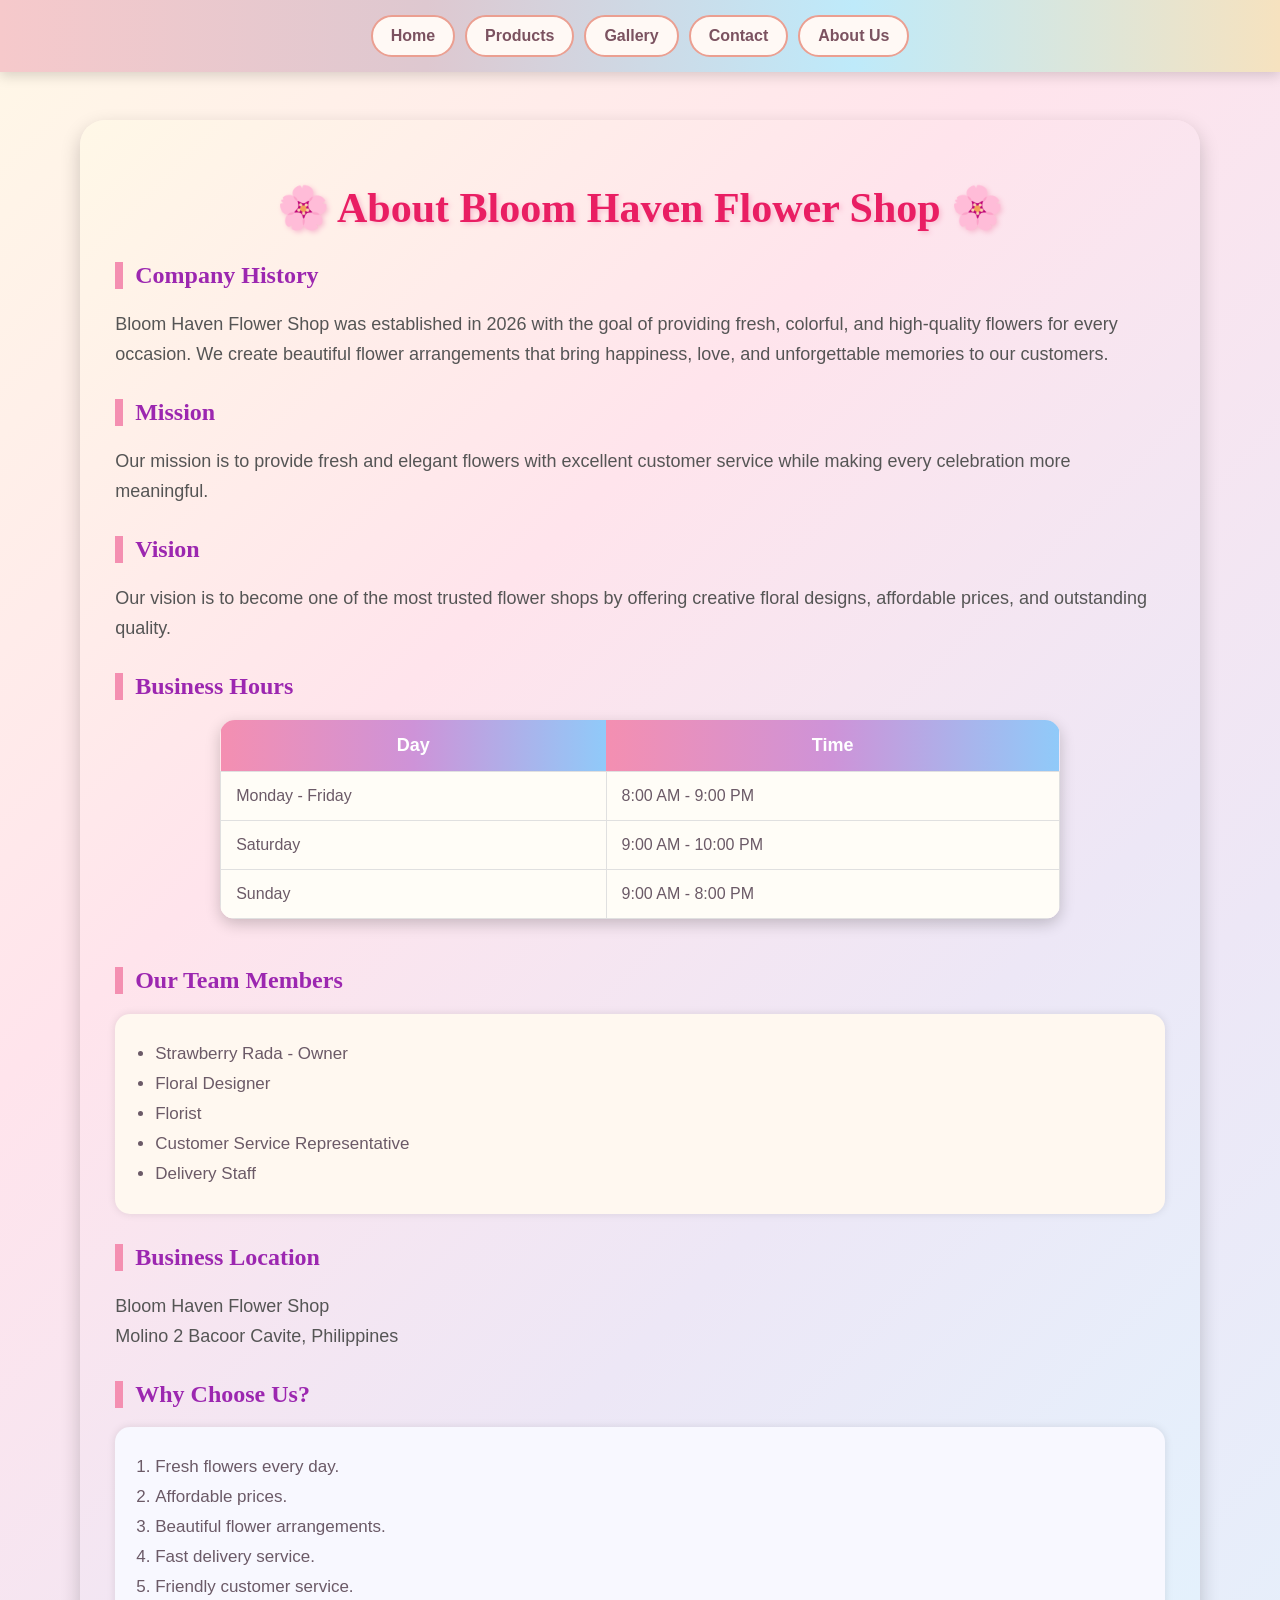
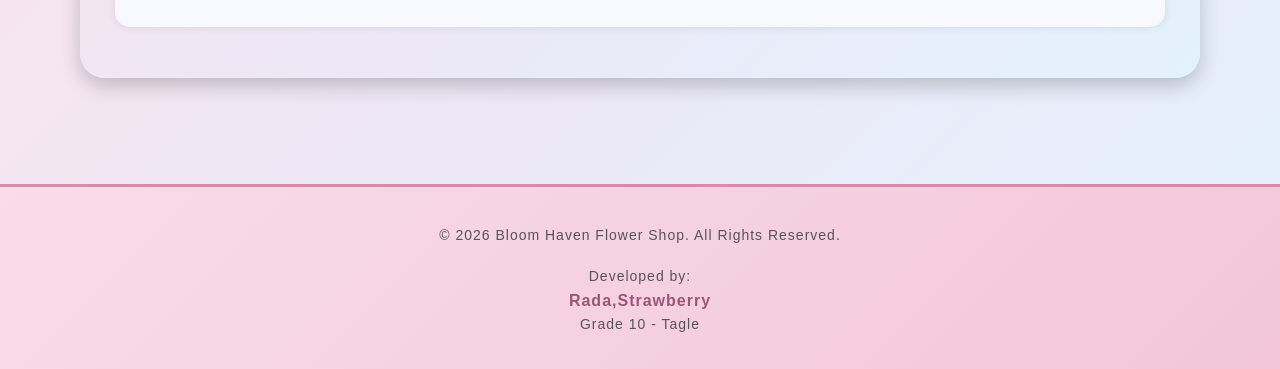
==== about.html @ 3e9ad708 "Add files via upload" ====
<!DOCTYPE html>
<html>

<head>

    <title>Bloom Haven Flower Shop - About Us</title>

    <link rel="stylesheet" href="style.css">

 <style>

body{
    margin:0;
    padding:0;
    font-family:Arial, sans-serif;
    background:linear-gradient(135deg,#FFF8E7,#FFE4EC,#EDE7F6,#E3F2FD);
}

h1{
    text-align:center;
    color:#E91E63;
    font-size:42px;
    text-shadow:2px 2px 5px #F8BBD0;
}

h2{
    color:#9C27B0;
    border-left:8px solid #F48FB1;
    padding-left:12px;
    margin-top:30px;
}

p{
    font-size:18px;
    line-height:30px;
    color:#555;
}

.box{

    width:82%;
    margin:30px auto;
    padding:35px;

    background:linear-gradient(
    135deg,
    #FFF8E7,
    #FFE4EC,
    #EDE7F6,
    #E3F2FD
    );

    border-radius:25px;

    box-shadow:0 8px 20px rgba(0,0,0,.2);

}

table{

    width:80%;
    margin:auto;
    border-collapse:collapse;
    border-radius:15px;
    overflow:hidden;
    box-shadow:0 5px 15px rgba(0,0,0,.2);

}

th{

    background:linear-gradient(
    to right,
    #F48FB1,
    #CE93D8,
    #90CAF9
    );

    color:white;
    padding:15px;
    font-size:18px;

}

td{

    background:#FFFDF7;
    padding:15px;
    border:1px solid #E0E0E0;

}

tr:nth-child(even){

    background:#FFF3F7;

}

ul{

    background:#FFF8F0;
    padding:20px 40px;
    border-radius:15px;
    box-shadow:0 0 8px rgba(0,0,0,.1);

}

ol{

    background:#F8F8FF;
    padding:20px 40px;
    border-radius:15px;
    box-shadow:0 0 8px rgba(0,0,0,.1);

}

li{

    margin:10px 0;
    font-size:17px;

}

</style>

</head>

<body>

<nav>

<a href="index.html">Home</a>

<a href="products.html">Products</a>

<a href="gallery.html">Gallery</a>

<a href="contact.html">Contact</a>

<a href="about.html">About Us</a>

</nav>

<br>

<div class="box">

<h1>🌸 About Bloom Haven Flower Shop 🌸</h1>

<h2>Company History</h2>

<p>

Bloom Haven Flower Shop was established in 2026 with the goal of providing
fresh, colorful, and high-quality flowers for every occasion.
We create beautiful flower arrangements that bring happiness,
love, and unforgettable memories to our customers.

</p>

<h2>Mission</h2>

<p>

Our mission is to provide fresh and elegant flowers with excellent customer
service while making every celebration more meaningful.

</p>

<h2>Vision</h2>

<p>

Our vision is to become one of the most trusted flower shops by offering
creative floral designs, affordable prices, and outstanding quality.

</p>

<h2>Business Hours</h2>

<table>

<tr>

<th>Day</th>

<th>Time</th>

</tr>

<tr>

<td>Monday - Friday</td>

<td>8:00 AM - 9:00 PM</td>

</tr>

<tr>

<td>Saturday</td>

<td>9:00 AM - 10:00 PM</td>

</tr>

<tr>

<td>Sunday</td>

<td>9:00 AM - 8:00 PM</td>

</tr>

</table>

<br>

<h2>Our Team Members</h2>

<ul>

<li>Strawberry Rada - Owner</li>

<li>Floral Designer</li>

<li>Florist</li>

<li>Customer Service Representative</li>

<li>Delivery Staff</li>

</ul>

<h2>Business Location</h2>

<p>

Bloom Haven Flower Shop<br>

Molino 2 Bacoor Cavite, Philippines

</p>

<h2>Why Choose Us?</h2>

<ol>

<li>Fresh flowers every day.</li>

<li>Affordable prices.</li>

<li>Beautiful flower arrangements.</li>

<li>Fast delivery service.</li>

<li>Friendly customer service.</li>

</ol>

</div>

<br><br>

    
    <footer>
    <p>© 2026 Bloom Haven Flower Shop. All Rights Reserved.</p>

    <p class="developer">
        Developed by:<br>
        <strong>Rada,Strawberry</strong><br>
        Grade 10 - Tagle
    </p>
</footer>
    
</body>

</html>
---- style.css ----
/* =====================================================
   🌸 BLOOM HAVEN FLOWER SHOP
   🌸 COMPLETE STYLE.CSS
===================================================== */


/* =====================================================
   🌷 GENERAL WEBSITE
===================================================== */

body{

    margin:0;
    padding:0;

    font-family:Arial,sans-serif;

    color:#6B5A67;

    background:
        linear-gradient(
            135deg,
            #F6E2BF,
            #F6C9CB,
            #DEC8D0,
            #BEEAFA
        );

}


/* =====================================================
   🌸 NAVIGATION
===================================================== */

nav{

    display:flex;

    justify-content:center;

    align-items:center;

    flex-wrap:wrap;

    gap:10px;

    padding:15px;

    background:
        linear-gradient(
            90deg,
            #F6C9CB,
            #DEC8D0,
            #BEEAFA,
            #F6E2BF
        );

    box-shadow:
        0 4px 12px
        rgba(0,0,0,.15);

    position:sticky;

    top:0;

    z-index:1000;

}


/* NAVIGATION LINKS */

nav a{

    display:inline-block;

    text-decoration:none;

    color:#7B5260;

    font-size:16px;

    font-weight:bold;

    padding:10px 18px;

    border-radius:25px;

    background:#FFF9F5;

    border:2px solid #EB9F91;

    transition:.35s ease;

}


/* NAVIGATION HOVER */

nav a:hover{

    background:#EB9F91;

    color:white;

    transform:
        translateY(-3px)
        scale(1.04);

    box-shadow:
        0 5px 12px
        rgba(235,159,145,.4);

}


/* =====================================================
   🌸 HEADINGS
===================================================== */

h1{

    font-family:
        Georgia,
        "Times New Roman",
        serif;

    text-align:center;

    color:#C86B7C;

    font-size:40px;

    text-shadow:
        2px 2px 5px
        #F6C9CB;

}


h2{

    font-family:
        Georgia,
        "Times New Roman",
        serif;

}


/* =====================================================
   💕 INTRO TEXT
===================================================== */

.intro{

    text-align:center;

    color:#6B5A67;

    font-size:18px;

    line-height:1.6;

    padding:
        0 20px;

}


/* =====================================================
   🎀 GENERAL BUTTON
===================================================== */

button{

    background:
        linear-gradient(
            90deg,
            #EB9F91,
            #F6C9CB,
            #BEEAFA
        );

    color:#5D4A57;

    border:2px solid #FFFFFF;

    padding:10px 18px;

    border-radius:30px;

    cursor:pointer;

    font-weight:bold;

    box-shadow:
        0 5px 12px
        rgba(107,82,96,.18);

    transition:.35s ease;

}


button:hover{

    transform:
        translateY(-3px)
        scale(1.07);

    box-shadow:
        0 8px 18px
        rgba(235,159,145,.35);

}


/* =====================================================
   🖼️ IMAGES
===================================================== */

img{

    max-width:100%;

}


/* =====================================================
   🌸 LOGO
===================================================== */

.logo{

    text-align:center;

    margin:25px auto;

}


.logo img{

    width:200px;

    height:200px;

    object-fit:cover;

    border-radius:50%;

    border:5px solid #EB9F91;

    box-shadow:

        0 6px 15px
        rgba(0,0,0,.2),

        0 0 20px
        rgba(235,159,145,.25);

    transition:.4s;

}


.logo img:hover{

    transform:
        scale(1.08)
        rotate(3deg);

    box-shadow:

        0 10px 20px
        rgba(235,159,145,.4),

        0 0 30px
        rgba(190,234,250,.4);

}


/* =====================================================
   🌸 PRODUCT TABLE
===================================================== */

.product-table{

    width:90%;

    max-width:1200px;

    margin:
        35px auto 70px;

    border-spacing:20px;

    table-layout:fixed;

}


/* =====================================================
   💐 BONGGANG PRODUCT BOX
===================================================== */

.product-table td{

    position:relative;

    width:33.33%;

    height:440px;

    box-sizing:border-box;

    padding:25px 20px;

    text-align:center;

    vertical-align:top;

    overflow:hidden;

    border-radius:32px;

    border:
        3px solid
        rgba(255,255,255,.9);


    /* 🌸 MULTI-LAYER BACKGROUND */

    background:

        radial-gradient(
            circle at 15% 15%,
            rgba(255,255,255,.95),
            transparent 35%
        ),

        radial-gradient(
            circle at 90% 85%,
            rgba(190,234,250,.45),
            transparent 35%
        ),

        radial-gradient(
            circle at 8% 90%,
            rgba(246,201,203,.35),
            transparent 20%
        ),

        linear-gradient(
            145deg,
            #FFFFFF,
            #FFF7F1,
            #FCE3E7,
            #EAF8FC
        );


    /* ✨ LAYERED SHADOW */

    box-shadow:

        0 8px 15px
        rgba(107,82,96,.15),

        0 18px 35px
        rgba(107,82,96,.14),

        0 0 0 2px
        rgba(235,159,145,.18),

        inset 0 0 25px
        rgba(255,255,255,.9);


    transition:

        transform .45s ease,

        box-shadow .45s ease,

        border-color .45s ease;

}


/* =====================================================
   ✨ INNER DECORATIVE BORDER
===================================================== */

.product-table td::before{

    content:"";

    position:absolute;

    inset:9px;

    border:
        2px solid
        rgba(235,159,145,.30);

    border-radius:25px;

    pointer-events:none;

    z-index:1;

    transition:.45s;

}


/* =====================================================
   🌸 FLOWER DECORATION
===================================================== */

.product-table td::after{

    content:"✿";

    position:absolute;

    top:8px;

    right:15px;

    color:#EB9F91;

    font-size:32px;

    opacity:.45;

    text-shadow:
        0 3px 8px
        rgba(235,159,145,.35);

    pointer-events:none;

    z-index:2;

    transition:.5s;

}


/* =====================================================
   💎 PRODUCT BOX HOVER
===================================================== */

.product-table td:hover{

    transform:
        translateY(-15px)
        scale(1.035);

    border-color:#EB9F91;

    box-shadow:

        0 12px 20px
        rgba(107,82,96,.15),

        0 25px 45px
        rgba(107,82,96,.20),

        0 0 25px
        rgba(235,159,145,.40),

        0 0 45px
        rgba(190,234,250,.30),

        inset 0 0 25px
        rgba(255,255,255,.95);

}


/* =====================================================
   ✨ INNER BORDER HOVER
===================================================== */

.product-table td:hover::before{

    inset:5px;

    border-color:
        rgba(235,159,145,.65);

    box-shadow:
        0 0 15px
        rgba(235,159,145,.25);

}


/* =====================================================
   🌸 FLOWER HOVER
===================================================== */

.product-table td:hover::after{

    transform:
        rotate(25deg)
        scale(1.35);

    opacity:.9;

}


/* =====================================================
   🌷 PRODUCT IMAGE
===================================================== */

.product-table img{

    position:relative;

    z-index:3;

    width:180px;

    height:180px;

    object-fit:cover;

    display:block;

    margin:
        5px auto 15px;

    border-radius:25px;

    border:
        6px solid #FFFFFF;

    box-shadow:

        0 6px 12px
        rgba(107,82,96,.15),

        0 12px 25px
        rgba(107,82,96,.12),

        0 0 15px
        rgba(235,159,145,.18);

    transition:.5s;

}


/* IMAGE HOVER */

.product-table td:hover img{

    transform:
        scale(1.08)
        rotate(2deg);

    box-shadow:

        0 8px 15px
        rgba(107,82,96,.18),

        0 15px 30px
        rgba(235,159,145,.30),

        0 0 20px
        rgba(190,234,250,.35);

}


/* =====================================================
   🌸 PRODUCT NAME
===================================================== */

.product-table h3{

    position:relative;

    z-index:3;

    color:#C86B7C;

    font-family:
        Georgia,
        "Times New Roman",
        serif;

    font-size:20px;

    height:25px;

    margin:
        12px 0 18px;

    text-shadow:
        1px 2px 3px
        rgba(200,107,124,.20);

}


/* =====================================================
   ✨ LINE UNDER PRODUCT NAME
===================================================== */

.product-table h3::after{

    content:"";

    display:block;

    width:55px;

    height:3px;

    margin:8px auto;

    border-radius:10px;

    background:
        linear-gradient(
            to right,
            #EB9F91,
            #F6C9CB,
            #BEEAFA
        );

    box-shadow:
        0 2px 5px
        rgba(235,159,145,.25);

}


/* =====================================================
   💐 PRODUCT DESCRIPTION
===================================================== */

.product-table p{

    position:relative;

    z-index:3;

    color:#6B5A67;

    font-size:15px;

    line-height:22px;

    height:55px;

    margin:15px 0;

}


/* =====================================================
   💰 PRICE
===================================================== */

.product-table b{

    position:relative;

    z-index:4;

    display:inline-block;

    color:#C86B7C;

    font-size:21px;

    padding:7px 17px;

    border-radius:25px;

    background:
        linear-gradient(
            135deg,
            #FFFFFF,
            #FFF7F1,
            #FCE3E7
        );

    border:
        2px solid
        rgba(235,159,145,.25);

    box-shadow:

        0 4px 10px
        rgba(107,82,96,.12),

        inset 0 0 8px
        rgba(235,159,145,.10);

    transition:.35s;

}


/* PRICE HOVER */

.product-table td:hover b{

    transform:scale(1.1);

    box-shadow:

        0 6px 14px
        rgba(235,159,145,.25),

        0 0 15px
        rgba(235,159,145,.18);

}


/* =====================================================
   🎀 ORDER BUTTON
===================================================== */

.product-table button{

    position:relative;

    z-index:4;

    margin-top:3px;

    padding:11px 24px;

    border:
        2px solid #FFFFFF;

    border-radius:30px;

    background:
        linear-gradient(
            90deg,
            #EB9F91,
            #F6C9CB,
            #BEEAFA
        );

    color:#5D4A57;

    font-weight:bold;

    cursor:pointer;

    box-shadow:

        0 5px 12px
        rgba(107,82,96,.18),

        0 0 10px
        rgba(235,159,145,.12);

    transition:.35s;

}


/* BUTTON HOVER */

.product-table button:hover{

    transform:
        translateY(-4px)
        scale(1.1);

    box-shadow:

        0 8px 18px
        rgba(107,82,96,.22),

        0 0 22px
        rgba(235,159,145,.35);

    background:
        linear-gradient(
            90deg,
            #BEEAFA,
            #F6C9CB,
            #F6E2BF
        );

}


/* =====================================================
   ✨ PRODUCT CARD GLOW
===================================================== */

.product-table td:hover{

    animation:
        cardGlow 1.8s ease-in-out infinite alternate;

}


@keyframes cardGlow{

    from{

        box-shadow:

            0 12px 20px
            rgba(107,82,96,.15),

            0 25px 45px
            rgba(107,82,96,.18),

            0 0 20px
            rgba(235,159,145,.25);

    }

    to{

        box-shadow:

            0 15px 25px
            rgba(107,82,96,.18),

            0 28px 50px
            rgba(107,82,96,.22),

            0 0 32px
            rgba(235,159,145,.42);

    }

}


/* =====================================================
   🌸 GALLERY TABLE
===================================================== */

.gallery-table{

    width:90%;

    max-width:1200px;

    margin:30px auto;

    border-spacing:20px;

    table-layout:fixed;

}


.gallery-table td{

    width:33.33%;

    vertical-align:top;

    padding:0;

}


/* =====================================================
   🌷 FLOWER CARD
===================================================== */

.flower-card{

    height:430px;

    box-sizing:border-box;

    background:
        linear-gradient(
            135deg,
            #FFF9F5,
            #F6E2BF,
            #F6C9CB,
            #BEEAFA
        );

    border-radius:25px;

    padding:15px;

    text-align:center;

    box-shadow:

        0 8px 20px
        rgba(107,82,96,.18);

    transition:.4s;

    overflow:hidden;

}


.flower-card:hover{

    transform:
        translateY(-8px)
        scale(1.02);

    box-shadow:

        0 15px 30px
        rgba(107,82,96,.25),

        0 0 25px
        rgba(235,159,145,.25);

}


/* =====================================================
   📱 RESPONSIVE DESIGN
===================================================== */

@media screen and (max-width:700px){


    /* NAV */

    nav{

        gap:6px;

        padding:10px;

    }


    nav a{

        font-size:13px;

        padding:8px 10px;

    }


    /* TITLE */

    h1{

        font-size:30px;

    }


    .intro{

        font-size:15px;

    }


    /* PRODUCT TABLE */

    .product-table{

        width:96%;

        border-spacing:8px;

    }


    .product-table td{

        height:350px;

        padding:10px;

        border-radius:16px;

    }


    /* INNER BORDER */

    .product-table td::before{

        inset:5px;

        border-radius:12px;

        border-width:1px;

    }


    /* FLOWER */

    .product-table td::after{

        font-size:18px;

        top:5px;

        right:6px;

    }


    /* IMAGE */

    .product-table img{

        width:100%;

        height:130px;

        border-width:4px;

        border-radius:15px;

    }


    /* NAME */

    .product-table h3{

        font-size:15px;

        height:20px;

        margin:
            8px 0 13px;

    }


    .product-table h3::after{

        width:30px;

        height:2px;

        margin:5px auto;

    }


    /* DESCRIPTION */

    .product-table p{

        font-size:12px;

        line-height:17px;

        height:50px;

        margin:10px 0;

    }


    /* PRICE */

    .product-table b{

        font-size:15px;

        padding:5px 9px;

    }


    /* BUTTON */

    .product-table button{

        padding:8px 12px;

        font-size:11px;

    }


    /* LOGO */

    .logo img{

        width:150px;

        height:150px;

    }


}


/* =========================
   BLOOM HAVEN PRODUCT BOXES
========================= */

.products-container {
    display: grid;
    grid-template-columns: repeat(3, 1fr);
    gap: 30px;
    padding: 35px;
}


/* =========================
   PRODUCT CARD
========================= */

.product-card {
    position: relative;

    background: linear-gradient(
        145deg,
        #fffefe,
        #fff7fa
    );

    padding: 25px;
    text-align: center;

    border: 3px solid #d8a8bd;
    border-radius: 28px;

    /* Inner decorative line */
    box-shadow:
        0 0 0 6px #fffefe,
        0 0 0 8px #ead4df,
        0 12px 30px rgba(107, 90, 103, 0.15);

    transition: all 0.35s ease;

    overflow: hidden;
}


/* =========================
   FLORAL DECORATIONS
========================= */

.product-card::before {
    content: "✿";
    position: absolute;

    top: 8px;
    left: 12px;

    font-size: 28px;
    color: #d29bb3;

    opacity: 0.75;
}

.product-card::after {
    content: "❀";
    position: absolute;

    bottom: 8px;
    right: 12px;

    font-size: 27px;
    color: #b9a5c8;

    opacity: 0.75;
}


/* =========================
   HOVER EFFECT
========================= */

.product-card:hover {
    transform: translateY(-10px) scale(1.02);

    border-color: #b97898;

    box-shadow:
        0 0 0 6px #fffefe,
        0 0 0 8px #d8a8bd,
        0 18px 35px rgba(107, 90, 103, 0.22);
}


/* =========================
   PRODUCT IMAGE
========================= */

.product-card img {
    width: 100%;
    height: 220px;

    object-fit: cover;

    border-radius: 20px;

    border: 2px solid #ead4df;

    margin-bottom: 15px;

    transition: transform 0.35s ease;
}

.product-card:hover img {
    transform: scale(1.04);
}


/* =========================
   PRODUCT NAME
========================= */

.product-card h3 {
    color: #6b5a67;

    font-size: 22px;

    margin: 10px 0 8px;

    font-weight: bold;
}


/* =========================
   PRODUCT DESCRIPTION
========================= */

.product-card p {
    color: #8b7783;

    font-size: 15px;

    line-height: 1.6;

    margin: 8px 0;
}


/* =========================
   PRICE
========================= */

.product-card .price {
    color: #b56583;

    font-size: 20px;

    font-weight: bold;

    margin: 15px 0;
}


/* =========================
   BUTTON
========================= */

.product-card button {
    background: linear-gradient(
        135deg,
        #c9829f,
        #a96584
    );

    color: white;

    border: none;

    padding: 11px 24px;

    border-radius: 25px;

    font-size: 14px;

    cursor: pointer;

    transition: all 0.3s ease;
}

.product-card button:hover {
    transform: scale(1.06);

    box-shadow: 0 5px 12px rgba(107, 90, 103, 0.2);
}


/* =========================
   RESPONSIVE
========================= */

@media (max-width: 900px) {

    .products-container {
        grid-template-columns: repeat(2, 1fr);
    }

}

@media (max-width: 600px) {

    .products-container {
        grid-template-columns: 1fr;
        padding: 20px;
    }

    .product-card {
        padding: 20px;
    }

}

<div class="video-container">

    <iframe
        src=https://bloomheaven.weebly.com
        title="Bloom Heaven Promotional Video"
        allowfullscreen>
    </iframe>

</div>

.video-container {
    width: 90%;
    max-width: 200px;
    margin: 15px auto;
}

.video-container iframe {
    width: 100%;
    height: 200px;
    border: none;
}


/* =========================
   FOOTER
========================= */

footer{
    background:#F8EAF0;
    color:#6B5A67;
    text-align:center;
    padding:25px 15px;
    margin-top:40px;
    border-top:2px solid #E8C8D6;
}

footer p{
    margin:0;
    font-size:14px;
    letter-spacing:1px;
}

/* =========================
   DEVELOPER FOOTER
========================= */

footer{
    text-align:center;
    padding:25px 15px;
    margin-top:40px;
    background:linear-gradient(135deg,#f8dce8,#f3c6d9);
    color:#6B5A67;
    border-top:3px solid #d98aaa;
}

footer p{
    margin:8px 0;
}

footer .developer{
    margin-top:15px;
    font-size:14px;
    line-height:1.6;
}

footer .developer strong{
    font-size:16px;
    color:#9b5575;
}
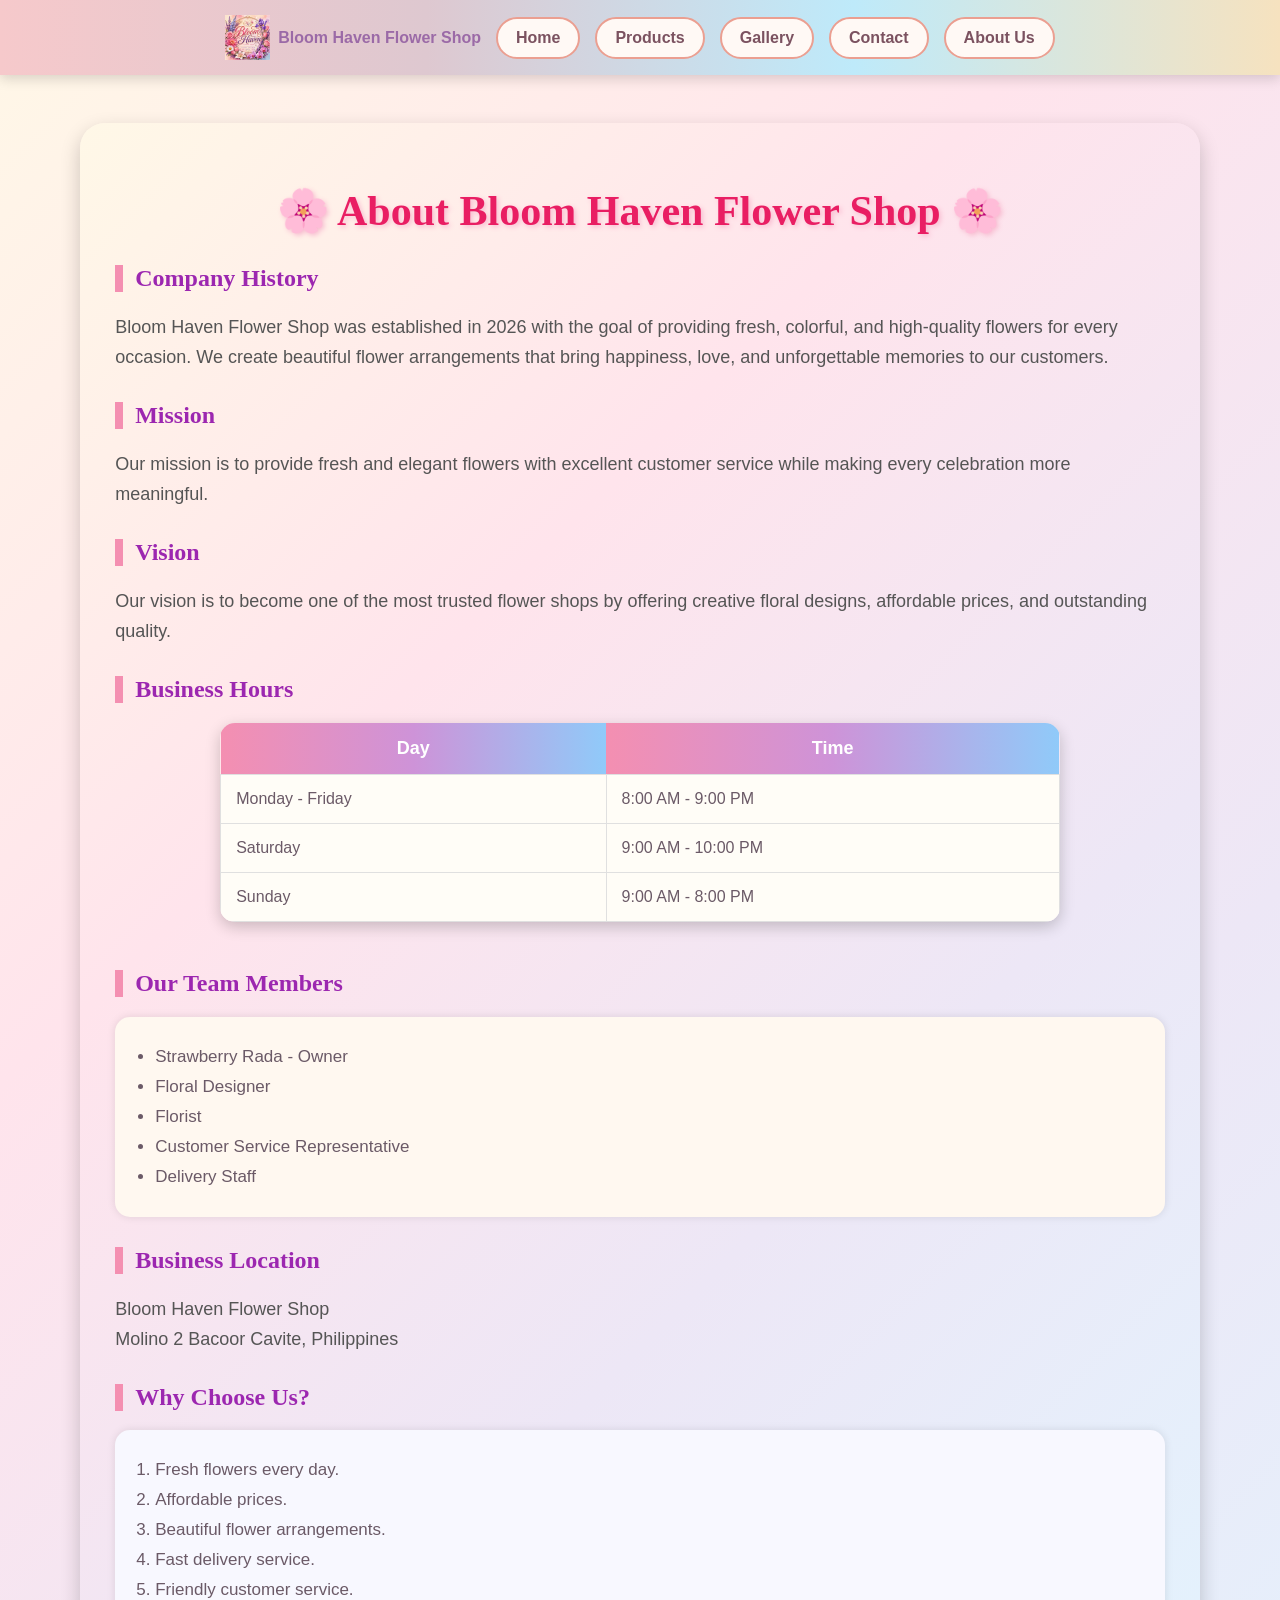
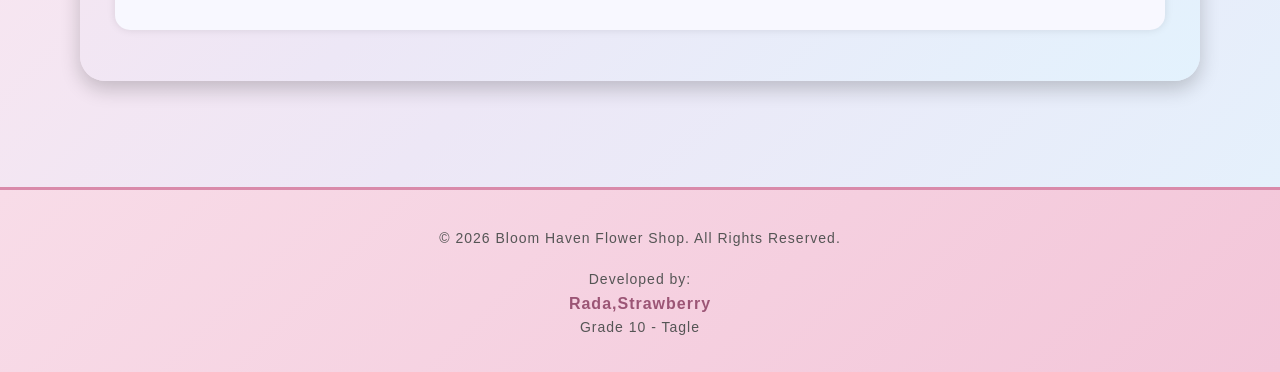
==== commit 697998cc: "Update about.html" ====
--- a/about.html
+++ b/about.html
@@ -128,6 +128,11 @@
 <body>
 
 <nav>
+
+    <div class="brand">
+        <img src="logo.png" alt="Bloom Haven Logo">
+        <span>Bloom Haven Flower Shop</span>
+    </div>
 
 <a href="index.html">Home</a>
 
@@ -275,4 +280,4 @@
     
 </body>
 
-</html>+</html>
--- a/style.css
+++ b/style.css
@@ -115,6 +115,31 @@
 }
 
 
+nav {
+    display: flex;
+    align-items: center;
+    justify-content: center;
+    gap: 15px;
+}
+
+.brand {
+    display: flex;
+    align-items: center;
+    gap: 8px;
+}
+
+.brand img {
+    width: 45px;
+    height: 45px;
+    object-fit: contain;
+}
+
+.brand span {
+    font-size: 16px;
+    font-weight: bold;
+    color: #9b6aa7;
+}
+
 /* =====================================================
    🌸 HEADINGS
 ===================================================== */
@@ -1400,4 +1425,25 @@
 footer .developer strong{
     font-size:16px;
     color:#9b5575;
-}+}
+
+
+/* Gallery Video */
+.video-section {
+    text-align: center;
+    padding: 40px 20px;
+}
+
+.video-section h2 {
+    color: #0b1f3a;
+    margin-bottom: 20px;
+}
+
+.video-section iframe {
+    width: 100%;
+    max-width: 700px;
+    height: 400px;
+    border: none;
+    border-radius: 15px;
+    box-shadow: 0 4px 15px rgba(0,0,0,0.2);
+}
